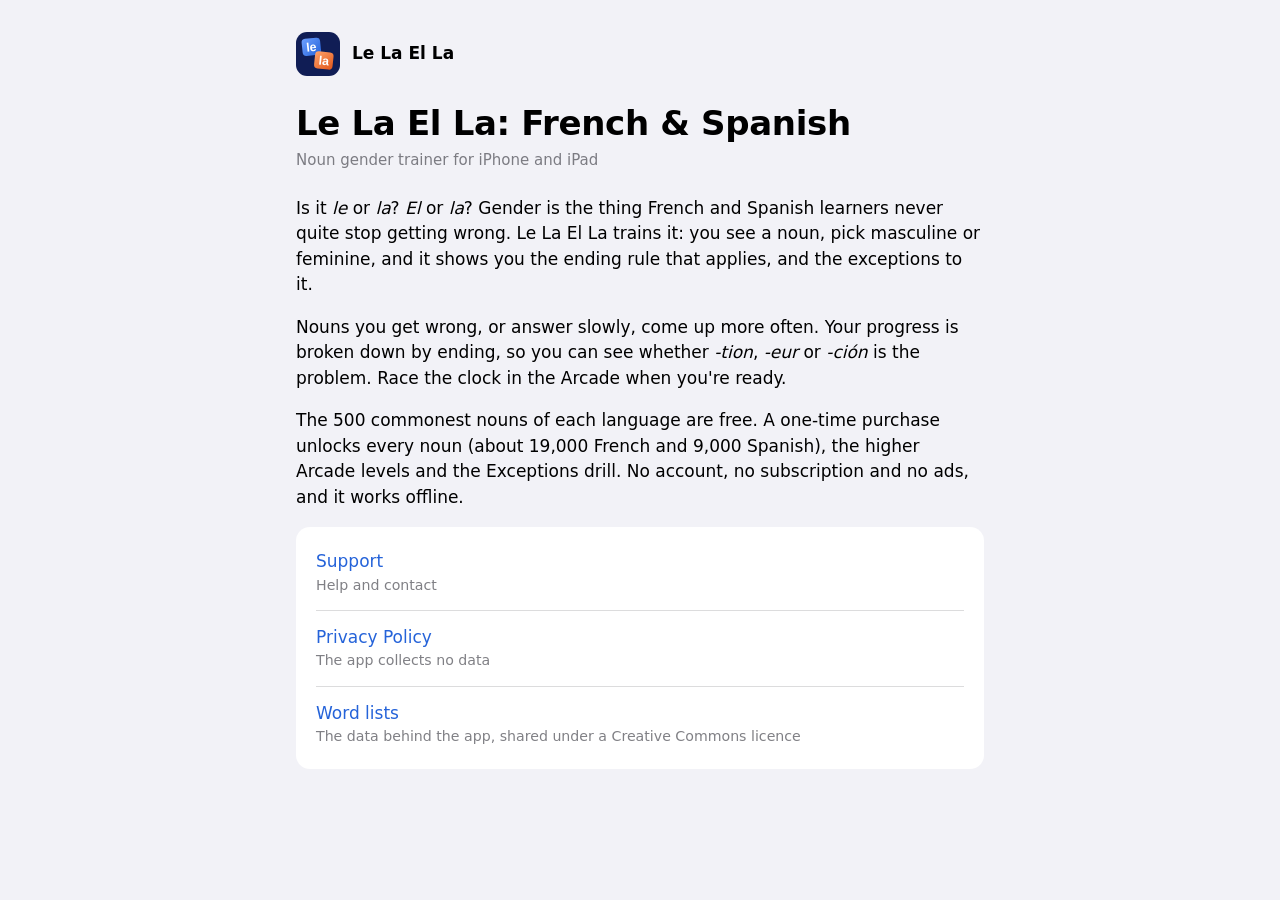
==== index.html @ 846053f7 "Le La El La site: home, privacy, support and the CC BY-SA word lists" ====
<!doctype html>
<html lang="en">
<head>
  <meta charset="utf-8">
  <meta name="viewport" content="width=device-width, initial-scale=1">
  <title>Le La El La: French & Spanish</title>
  <meta name="description" content="Le La El La for iPhone and iPad: learn whether French and Spanish nouns are masculine or feminine, with the rules and their exceptions.">
  <link rel="stylesheet" href="./style.css">
</head>
<body>
<main>
  <a class="brand" href="./">
    <svg viewBox="0 0 64 64" aria-hidden="true"><defs><linearGradient id="b" x1="0" y1="0" x2="1" y2="1"><stop offset="0" stop-color="#6ea0ff"/><stop offset="1" stop-color="#2563d9"/></linearGradient><linearGradient id="o" x1="0" y1="0" x2="1" y2="1"><stop offset="0" stop-color="#ffa36b"/><stop offset="1" stop-color="#e2561a"/></linearGradient></defs><rect width="64" height="64" fill="#101d55"/><g transform="rotate(-6 23 23)"><rect x="9" y="9" width="27" height="25" rx="5.5" fill="url(#b)"/><text x="22.5" y="28" font-size="18" font-weight="800" text-anchor="middle" font-family="ui-rounded, -apple-system, sans-serif" fill="#fff">le</text></g><g transform="rotate(6 41 41)"><rect x="27" y="29" width="27" height="25" rx="5.5" fill="url(#o)"/><text x="40.5" y="48" font-size="18" font-weight="800" text-anchor="middle" font-family="ui-rounded, -apple-system, sans-serif" fill="#fff">la</text></g></svg>
    <span>Le La El La</span>
  </a>
  <h1>Le La El La: French &amp; Spanish</h1>
  <p class="meta">Noun gender trainer for iPhone and iPad</p>
  <p>Is it <i lang="fr">le</i> or <i lang="fr">la</i>? <i lang="es">El</i> or <i lang="es">la</i>? Gender is the thing French and Spanish learners never quite stop getting wrong. Le La El La trains it: you see a noun, pick masculine or feminine, and it shows you the ending rule that applies, and the exceptions to it.</p>
  <p>Nouns you get wrong, or answer slowly, come up more often. Your progress is broken down by ending, so you can see whether <i lang="fr">-tion</i>, <i lang="fr">-eur</i> or <i lang="es">-ción</i> is the problem. Race the clock in the Arcade when you're ready.</p>
  <p>The 500 commonest nouns of each language are free. A one-time purchase unlocks every noun (about 19,000 French and 9,000 Spanish), the higher Arcade levels and the Exceptions drill. No account, no subscription and no ads, and it works offline.</p>
  <div class="card">
    <ul class="links">
      <li><a href="support/">Support<small>Help and contact</small></a></li>
      <li><a href="privacy/">Privacy Policy<small>The app collects no data</small></a></li>
      <li><a href="data/">Word lists<small>The data behind the app, shared under a Creative Commons licence</small></a></li>
    </ul>
  </div>
  <footer></footer>
</main>
</body>
</html>
---- style.css ----
/* Shared look for the Le La El La pages: the iPhone's system font and colours, light and dark */
:root {
  --bg: #f2f2f7; --card: #ffffff; --label: #000000; --label-2: rgba(60, 60, 67, 0.65);
  --sep: rgba(60, 60, 67, 0.18); --accent: #2563d9; --navy: #16286b; --masc: #2563d9; --fem: #ea6a2a;
  color-scheme: light;
}
@media (prefers-color-scheme: dark) {
  :root {
    --bg: #000000; --card: #1c1c1e; --label: #ffffff; --label-2: rgba(235, 235, 245, 0.65);
    --sep: rgba(84, 84, 88, 0.6); --accent: #4d8dff;
    color-scheme: dark;
  }
}
* { box-sizing: border-box; }
html { -webkit-text-size-adjust: 100%; }
body {
  margin: 0; background: var(--bg); color: var(--label);
  font: 17px/1.5 -apple-system, BlinkMacSystemFont, "Segoe UI", system-ui, sans-serif;
  -webkit-font-smoothing: antialiased;
}
a { color: var(--accent); }
main { max-width: 720px; margin: 0 auto; padding: 32px 16px 56px; }
.brand { display: flex; align-items: center; gap: 12px; text-decoration: none; color: inherit; margin-bottom: 28px; }
.brand svg { width: 44px; height: 44px; border-radius: 11px; flex: none; }
.brand span { font-weight: 600; }
h1 { font-size: 34px; line-height: 1.15; margin: 0 0 6px; letter-spacing: -0.01em; }
h2 { font-size: 20px; margin: 32px 0 8px; }
.meta { color: var(--label-2); margin: 0 0 24px; font-size: 15px; }
p, li { color: var(--label); }
.card { background: var(--card); border-radius: 14px; padding: 4px 20px; margin: 12px 0; }
.card > :first-child { margin-top: 16px; }
.card > :last-child { margin-bottom: 16px; }
.links { list-style: none; padding: 0; margin: 0; }
.links li + li { border-top: 0.5px solid var(--sep); }
.links a { display: block; padding: 14px 0; text-decoration: none; font-weight: 500; }
.links small { display: block; color: var(--label-2); font-weight: 400; }
footer { color: var(--label-2); font-size: 14px; margin-top: 40px; }
.card > .links:first-child { margin-top: 4px; }
.card > .links:last-child { margin-bottom: 4px; }
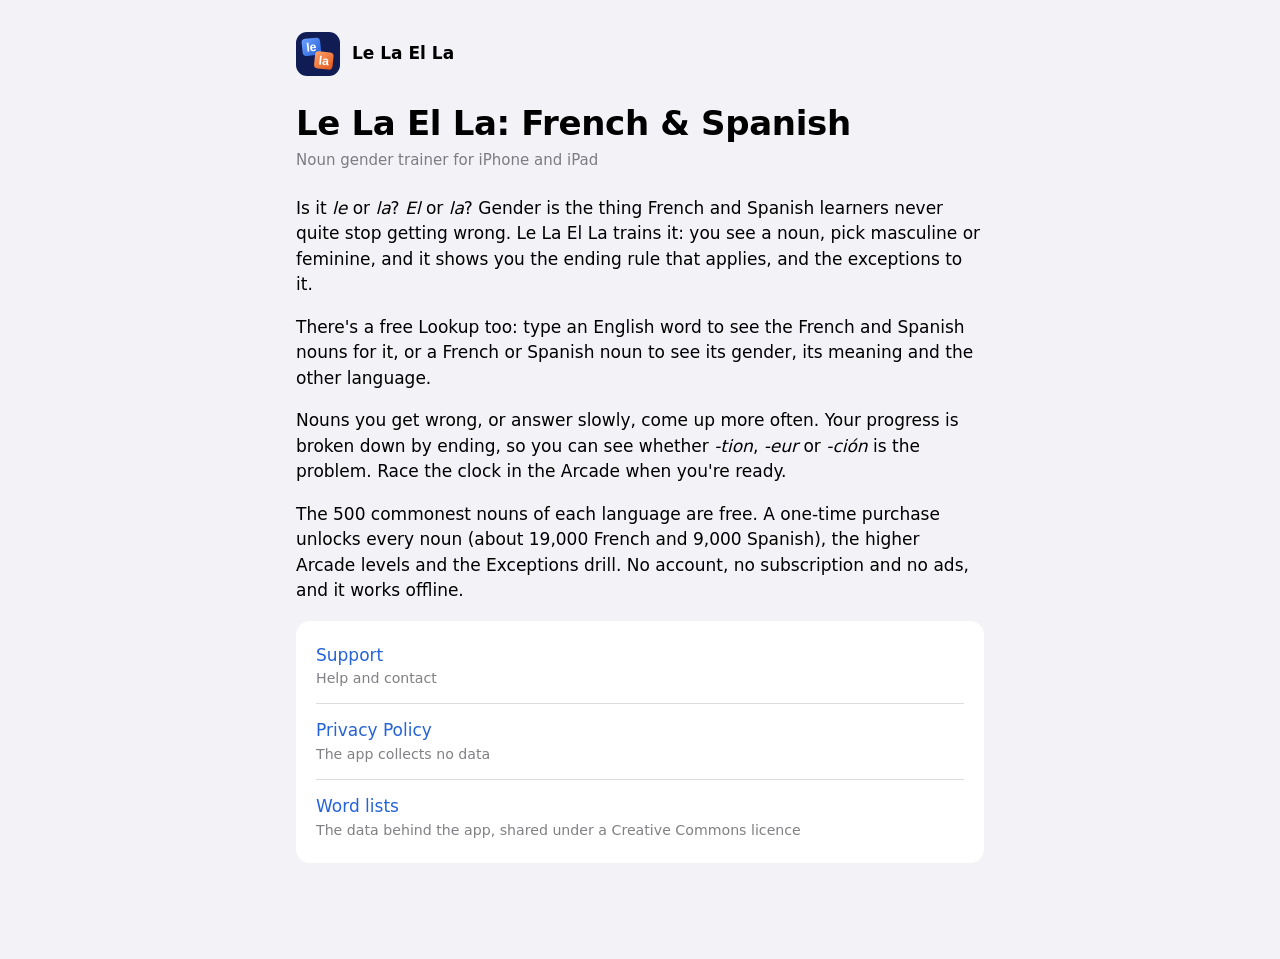
==== commit 9a7b96bb: "Word lists with English meanings for lookup; Lookup on the home and support pages" ====
--- a/index.html
+++ b/index.html
@@ -16,6 +16,7 @@
   <h1>Le La El La: French &amp; Spanish</h1>
   <p class="meta">Noun gender trainer for iPhone and iPad</p>
   <p>Is it <i lang="fr">le</i> or <i lang="fr">la</i>? <i lang="es">El</i> or <i lang="es">la</i>? Gender is the thing French and Spanish learners never quite stop getting wrong. Le La El La trains it: you see a noun, pick masculine or feminine, and it shows you the ending rule that applies, and the exceptions to it.</p>
+  <p>There's a free Lookup too: type an English word to see the French and Spanish nouns for it, or a French or Spanish noun to see its gender, its meaning and the other language.</p>
   <p>Nouns you get wrong, or answer slowly, come up more often. Your progress is broken down by ending, so you can see whether <i lang="fr">-tion</i>, <i lang="fr">-eur</i> or <i lang="es">-ción</i> is the problem. Race the clock in the Arcade when you're ready.</p>
   <p>The 500 commonest nouns of each language are free. A one-time purchase unlocks every noun (about 19,000 French and 9,000 Spanish), the higher Arcade levels and the Exceptions drill. No account, no subscription and no ads, and it works offline.</p>
   <div class="card">
